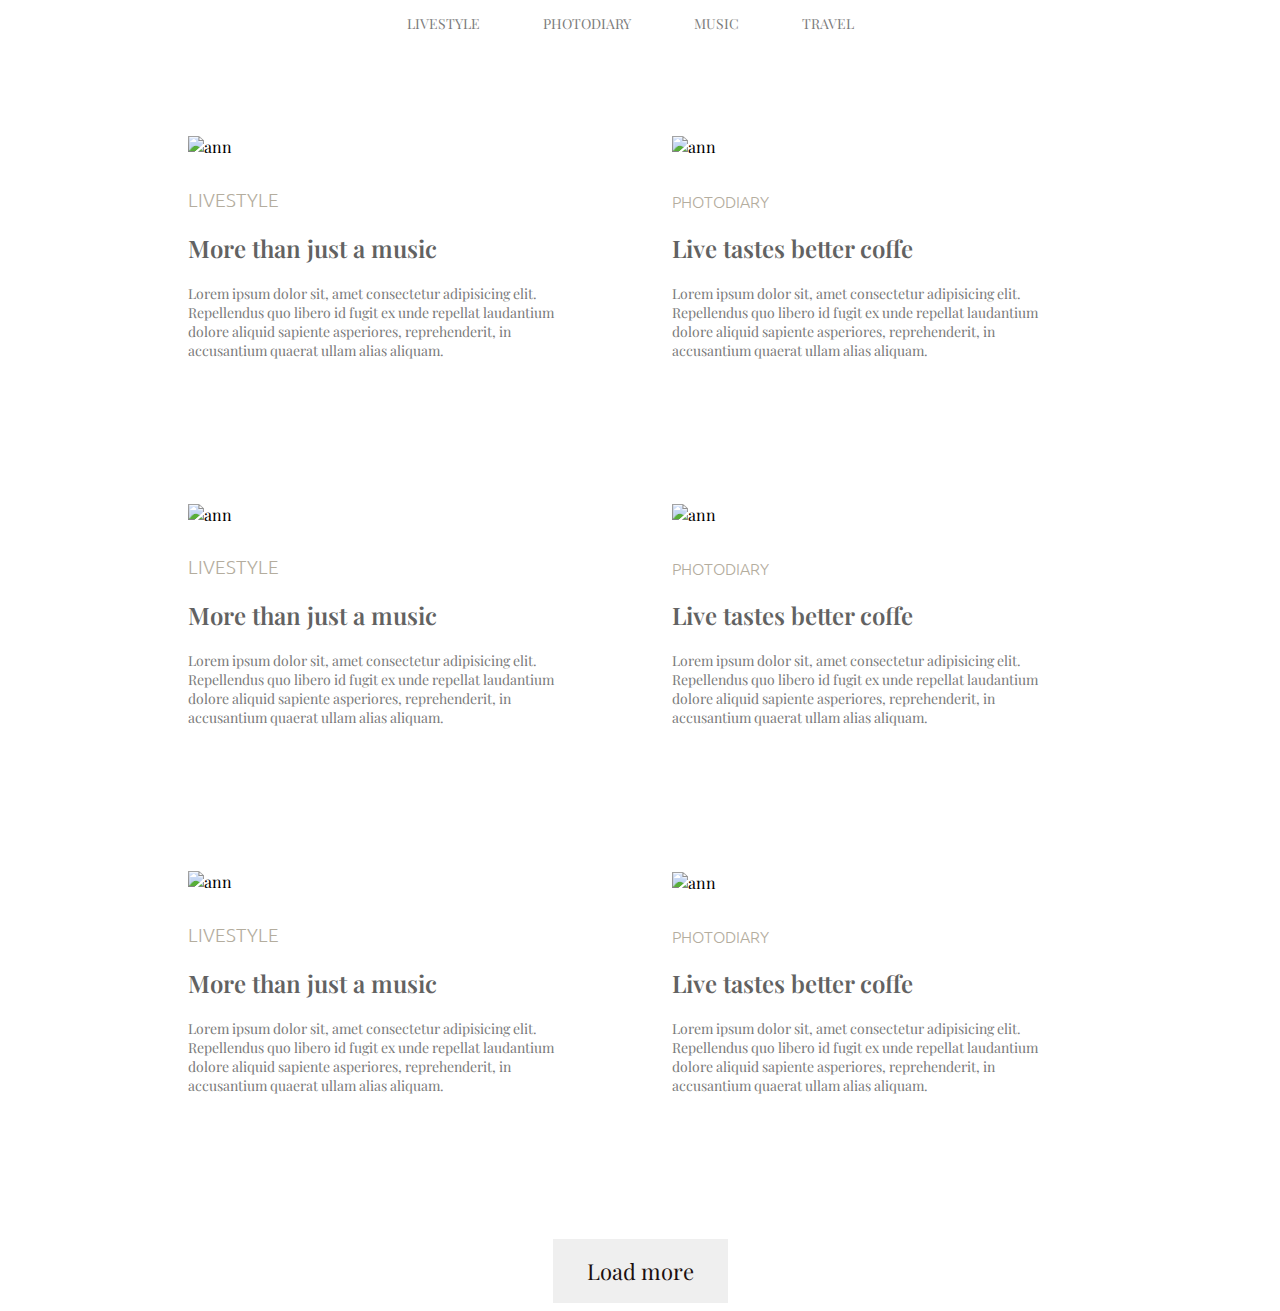
==== module 3/index.html @ 973f1b1b "module 3" ====
<!DOCTYPE html>
<html lang="en">
<head>
    <meta charset="UTF-8">
    <meta http-equiv="X-UA-Compatible" content="IE=edge">
    <meta name="viewport" content="width=device-width, initial-scale=1.0">
    <link rel="stylesheet" href="./css/styles.css">
    <title>дз-3</title>
</head>
<body>
    
    
    <header class="header">
        <nav class="menu">
            <ul class="menu_list">
                <li class="menu_list_item">
                    <a class="menu_list_item_link" href="#">livestyle</a>
                </li>
                <li class="menu_list_item">
                    <a class="menu_list_item_link" href="#">Photodiary</a>
                </li>
                <li class="menu_list_item">
                    <a class="menu_list_item_link" href="#">music</a>
                </li>
                <li class="menu_list_item">
                    <a class="menu_list_item_link" href="#">travel</a>
                </li>
            </ul>
        </nav>
    </header>
        <main class="main">
            <section class="card">
             <img class="card_img" src="./images/ggggg.jpeg" alt="ann">
             <h3 class="title">livestyle</h3>
             <h2 class="card_title">More than just a music </h2>
             <p class="card_text">Lorem ipsum dolor sit, amet consectetur adipisicing elit. Repellendus quo libero id fugit ex unde repellat laudantium dolore aliquid sapiente asperiores, reprehenderit, in accusantium quaerat ullam alias aliquam.</p>
            </section> 
            <section class="card">
             <img class="card_img" src="./images/anet.png" alt="ann">
             <h4 class="title">Photodiary </h4>
             <h2 class="card_title">Live tastes better coffe</h2>
             <p class="card_text">Lorem ipsum dolor sit, amet consectetur adipisicing elit. Repellendus quo libero id fugit ex unde repellat laudantium dolore aliquid sapiente asperiores, reprehenderit, in accusantium quaerat ullam alias aliquam. </p>
            </section>
            <section class="card">
            <img class="card_img" src="./images/sea.jpeg" alt="ann">
            <h3 class="title">livestyle</h3>
            <h2 class="card_title">More than just a music </h2>
            <p class="card_text">Lorem ipsum dolor sit, amet consectetur adipisicing elit. Repellendus quo libero id fugit ex unde repellat laudantium dolore aliquid sapiente asperiores, reprehenderit, in accusantium quaerat ullam alias aliquam.</p>                
            </section>
            <section class="card">
            <img class="card_img" src="./images/boy.png" alt="ann">
            <h4 class="title">Photodiary </h4>
            <h2 class="card_title">Live tastes better coffe</h2>
            <p class="card_text">Lorem ipsum dolor sit, amet consectetur adipisicing elit. Repellendus quo libero id fugit ex unde repellat laudantium dolore aliquid sapiente asperiores, reprehenderit, in accusantium quaerat ullam alias aliquam. </p>
            </section> 
            <section class="card">
            <img class="card_img" src="./images/mmm.jpeg" alt="ann">
            <h3 class="title">livestyle</h3>
            <h2 class="card_title">More than just a music </h2>
            <p class="card_text">Lorem ipsum dolor sit, amet consectetur adipisicing elit. Repellendus quo libero id fugit ex unde repellat laudantium dolore aliquid sapiente asperiores, reprehenderit, in accusantium quaerat ullam alias aliquam.</p>
            </section> 
            <section class="card">
            <img class="card_img" src="./images/resb.jpeg" alt="ann">
            <h4 class="title">Photodiary </h4>
            <h2 class="card_title">Live tastes better coffe</h2>
            <p class="card_text">Lorem ipsum dolor sit, amet consectetur adipisicing elit. Repellendus quo libero id fugit ex unde repellat laudantium dolore aliquid sapiente asperiores, reprehenderit, in accusantium quaerat ullam alias aliquam. </p>
            </section>
            <button class="card_btn">Load more</button>  
        </main> 
   
</body>
</html>
---- module 3/css/styles.css ----
@import url('https://fonts.googleapis.com/css2?family=Playfair+Display:wght@400;500;700;900&display=swap');

@import url('https://fonts.googleapis.com/css2?family=Ubuntu:wght@300&display=swap');




@import "./header.css";

@import "./card.css";
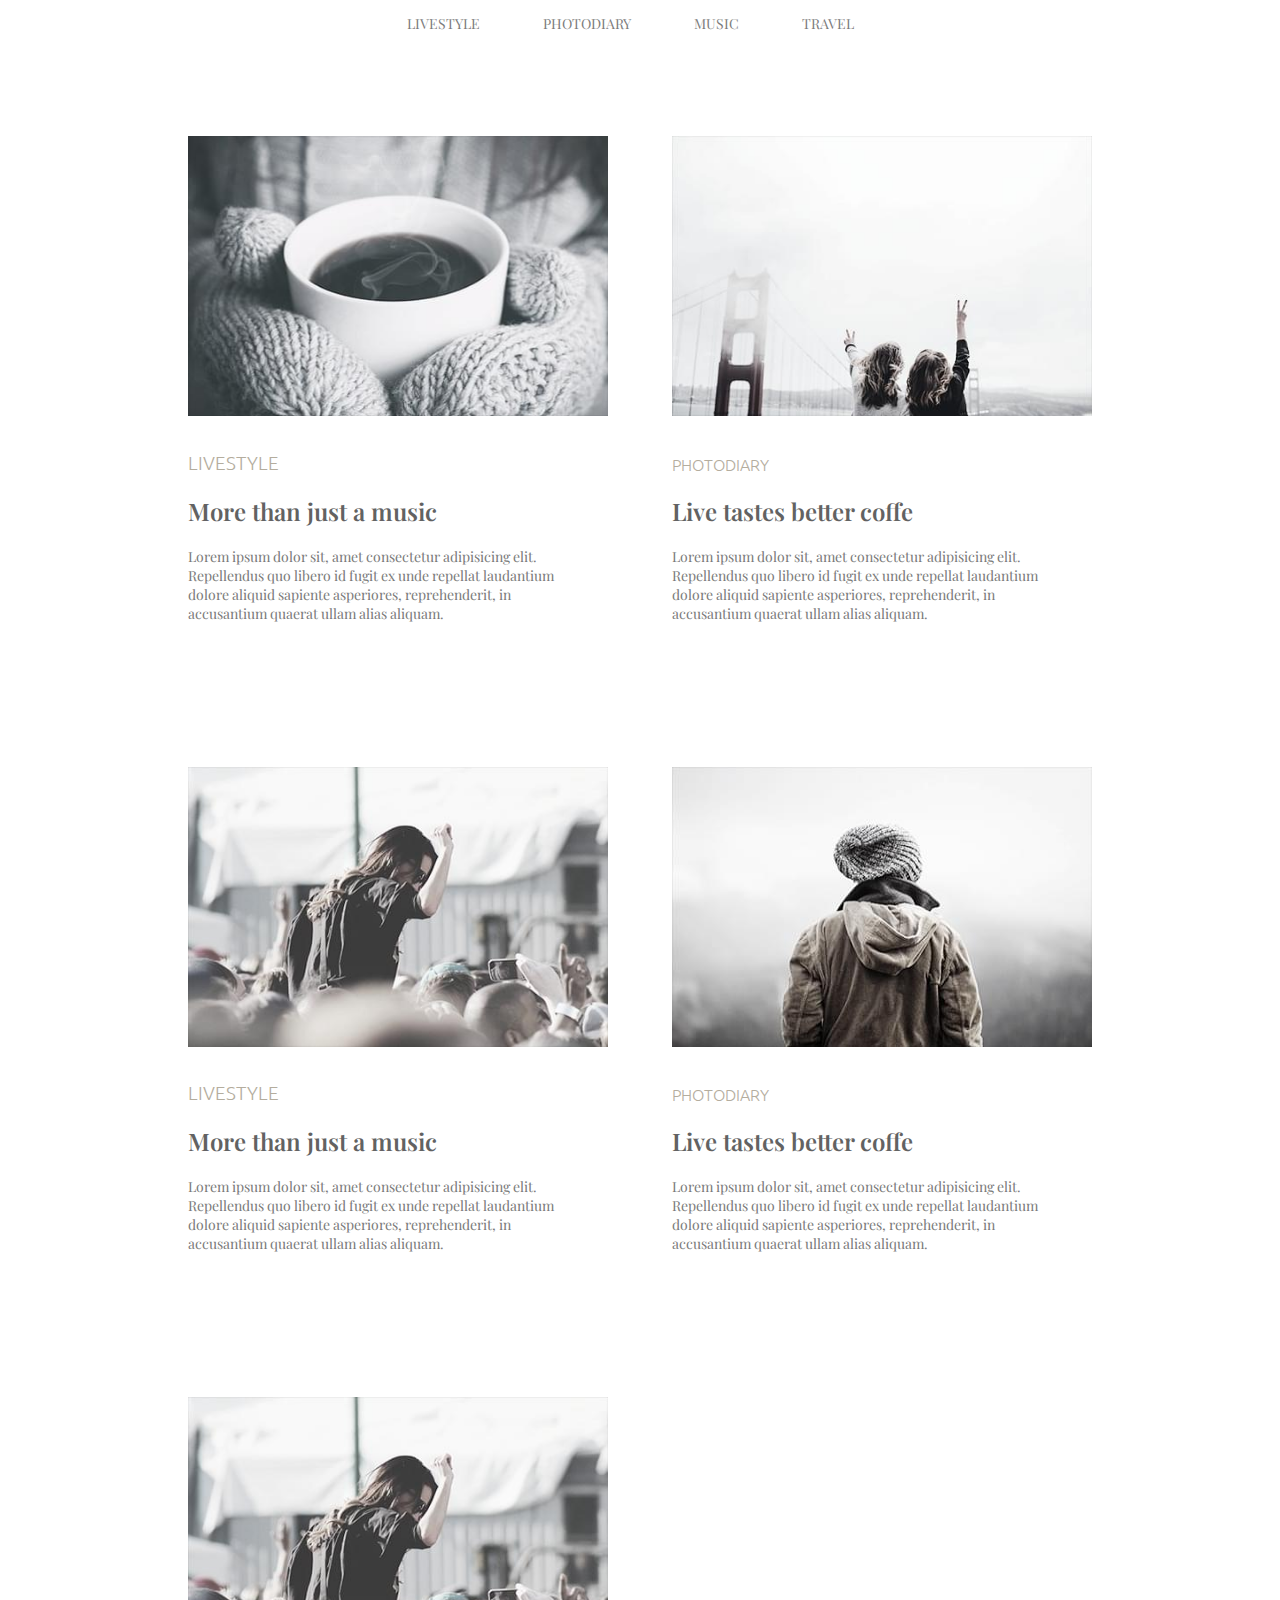
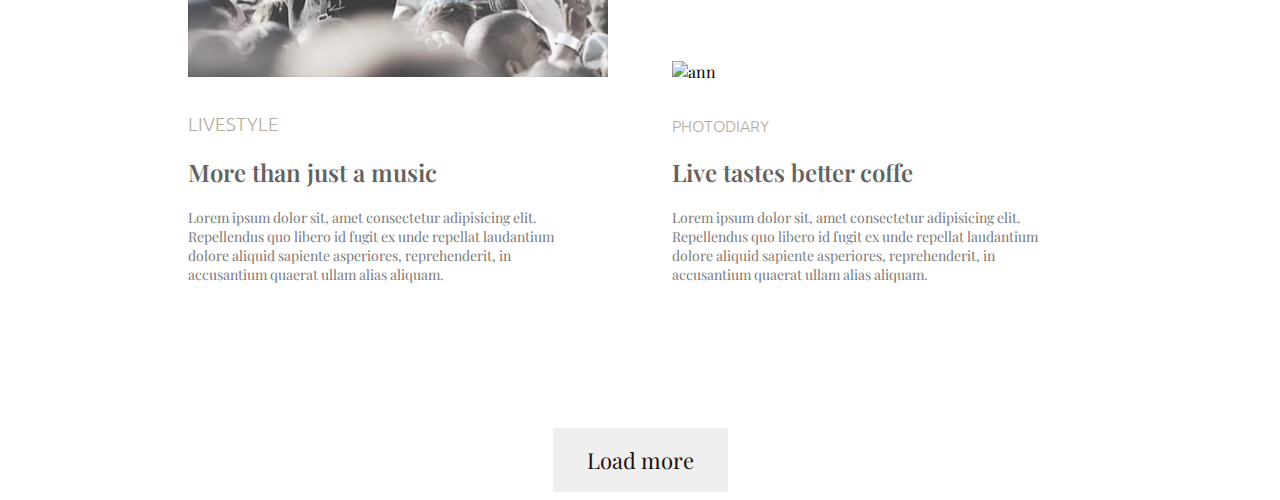
==== commit f18351cf: "module 3" ====
--- a/module 3/index.html
+++ b/module 3/index.html
@@ -30,31 +30,31 @@
     </header>
         <main class="main">
             <section class="card">
-             <img class="card_img" src="./images/ggggg.jpeg" alt="ann">
+             <img class="card_img" src="./img/Filtro fotografico 5 copia 2@1X.jpeg" alt="ann">
              <h3 class="title">livestyle</h3>
              <h2 class="card_title">More than just a music </h2>
              <p class="card_text">Lorem ipsum dolor sit, amet consectetur adipisicing elit. Repellendus quo libero id fugit ex unde repellat laudantium dolore aliquid sapiente asperiores, reprehenderit, in accusantium quaerat ullam alias aliquam.</p>
             </section> 
             <section class="card">
-             <img class="card_img" src="./images/anet.png" alt="ann">
+             <img class="card_img" src="./img/image@1X (1).jpeg" alt="ann">
              <h4 class="title">Photodiary </h4>
              <h2 class="card_title">Live tastes better coffe</h2>
              <p class="card_text">Lorem ipsum dolor sit, amet consectetur adipisicing elit. Repellendus quo libero id fugit ex unde repellat laudantium dolore aliquid sapiente asperiores, reprehenderit, in accusantium quaerat ullam alias aliquam. </p>
             </section>
             <section class="card">
-            <img class="card_img" src="./images/sea.jpeg" alt="ann">
+            <img class="card_img" src="./img/image@1X (2).jpeg" alt="ann">
             <h3 class="title">livestyle</h3>
             <h2 class="card_title">More than just a music </h2>
             <p class="card_text">Lorem ipsum dolor sit, amet consectetur adipisicing elit. Repellendus quo libero id fugit ex unde repellat laudantium dolore aliquid sapiente asperiores, reprehenderit, in accusantium quaerat ullam alias aliquam.</p>                
             </section>
             <section class="card">
-            <img class="card_img" src="./images/boy.png" alt="ann">
+            <img class="card_img" src="./img/image@1X.jpeg" alt="ann">
             <h4 class="title">Photodiary </h4>
             <h2 class="card_title">Live tastes better coffe</h2>
             <p class="card_text">Lorem ipsum dolor sit, amet consectetur adipisicing elit. Repellendus quo libero id fugit ex unde repellat laudantium dolore aliquid sapiente asperiores, reprehenderit, in accusantium quaerat ullam alias aliquam. </p>
             </section> 
             <section class="card">
-            <img class="card_img" src="./images/mmm.jpeg" alt="ann">
+            <img class="card_img" src="./img/image@1X (2).jpeg" alt="ann">
             <h3 class="title">livestyle</h3>
             <h2 class="card_title">More than just a music </h2>
             <p class="card_text">Lorem ipsum dolor sit, amet consectetur adipisicing elit. Repellendus quo libero id fugit ex unde repellat laudantium dolore aliquid sapiente asperiores, reprehenderit, in accusantium quaerat ullam alias aliquam.</p>
